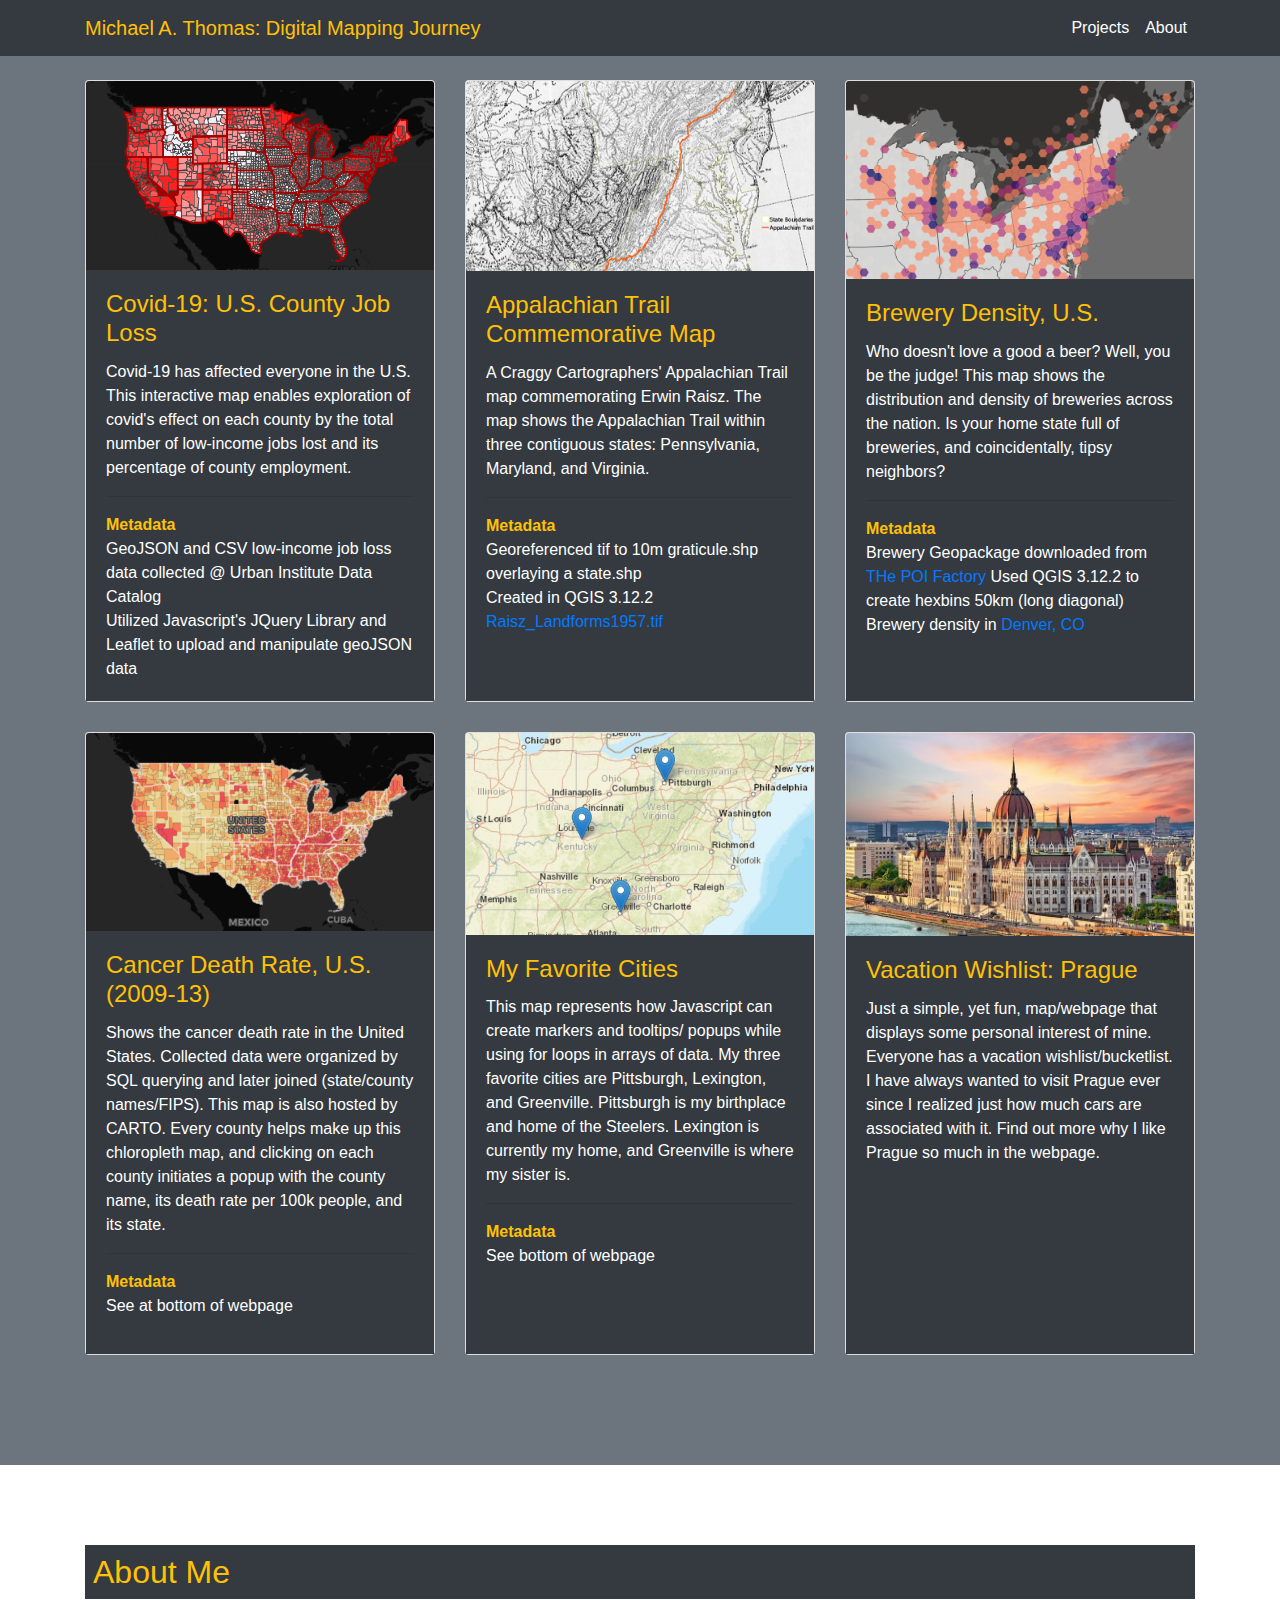
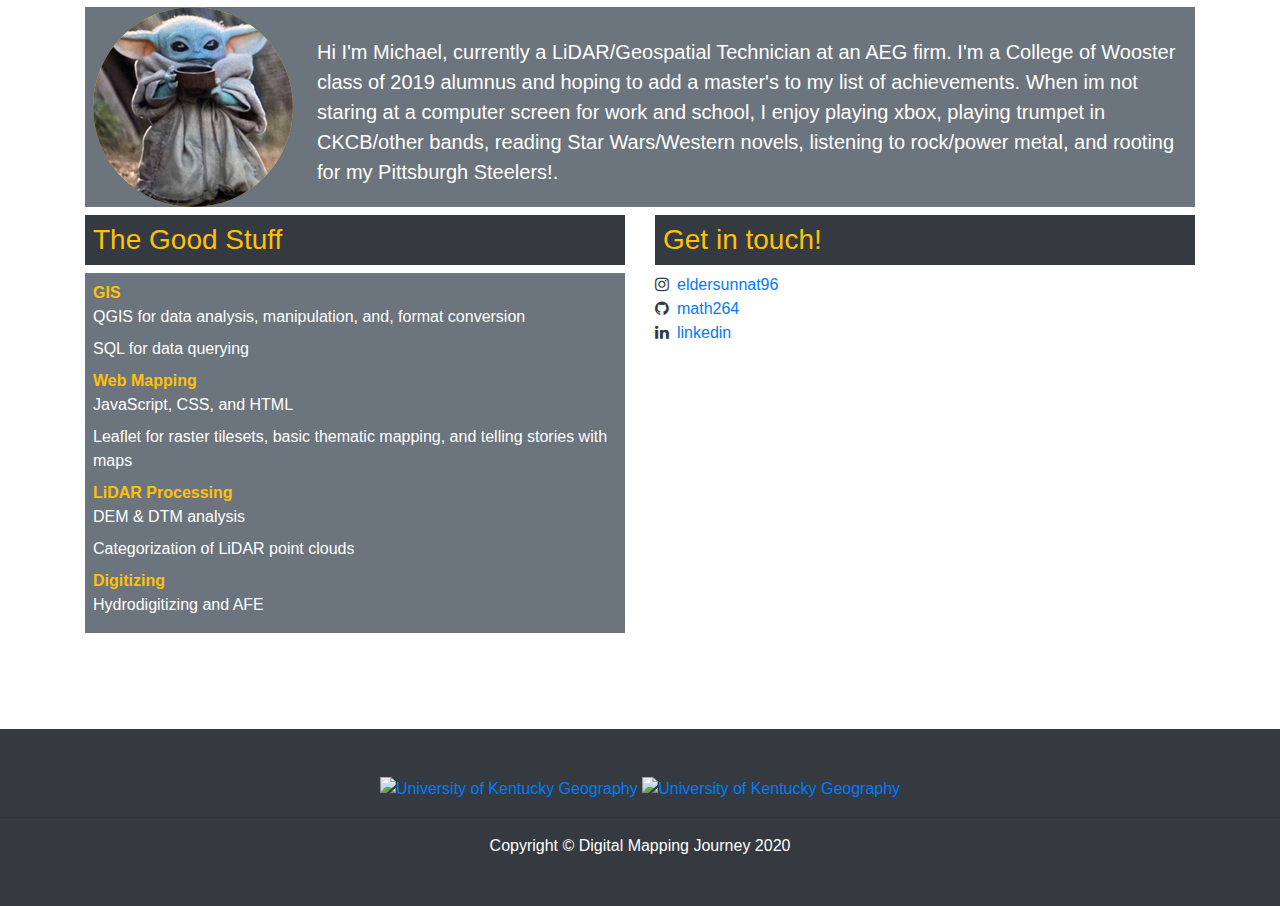
==== index.html @ aef30e1b "add padding?" ====
<!DOCTYPE html>
<html lang="en">

  <head>

    <meta charset="utf-8">
    <meta name="viewport" content="width=device-width, initial-scale=1, shrink-to-fit=no">
    <meta name="description" content="">
    <meta name="Michael A. Thomas" content="Series of projects @ NewMapsPlus">

    <title>Michael Thomas: NewMapsPlus Portfolio</title>

    <!-- Bootstrap CSS -->
    <link href="vendor/bootstrap/css/bootstrap.min.css" rel="stylesheet">

    <!-- Font Awesome CSS from CDN -->
    <link href="https://maxcdn.bootstrapcdn.com/font-awesome/4.7.0/css/font-awesome.min.css" rel="stylesheet" integrity="sha384-wvfXpqpZZVQGK6TAh5PVlGOfQNHSoD2xbE+QkPxCAFlNEevoEH3Sl0sibVcOQVnN" crossorigin="anonymous">

    <!-- Google web font -->
    <link href="https://fonts.googleapis.com/css?family=Lato" rel="stylesheet"> 

    <!-- Custom styles for this template -->
    <link href="css/styles.css" rel="stylesheet">

  </head>

  <body id="page-top">

    <!-- Navigation -->
    <nav class="navbar navbar-expand-lg navbar-dark bg-dark fixed-top" id="mainNav">
      <div class="container">
        <a class="navbar-brand js-scroll-trigger text-warning" href="#page-top">Michael A. Thomas: Digital Mapping Journey</a>
        <button class="navbar-toggler" type="button" data-toggle="collapse" data-target="#navbarResponsive" aria-controls="navbarResponsive" aria-expanded="false" aria-label="Toggle navigation">
          <span class="navbar-toggler-icon"></span>
        </button>
        <div class="collapse navbar-collapse" id="navbarResponsive">
          <ul class="navbar-nav ml-auto">
            <li class="nav-item">
              <a class="nav-link js-scroll-trigger text-white" href="#projects">Projects</a>
            </li>
            <li class="nav-item">
              <a class="nav-link js-scroll-trigger text-white" href="#about">About</a>
            </li>
          </ul>
        </div>
      </div>
    </nav>

    <!-- Welcome Section -->
    <!-- <header class="bg-secondary text-primary">
      <div class="container text-center">
        <h1>Look What I Can Do!</h1>
        <p class="lead text-white">A series of maps and projects created throughout my Digital Mapping degree<br>
           using <a class="text-primary" href="https://getbootstrap.com/">Bootstrap</a> 
           and several starter templates from <a class="text-primary" href="https://startbootstrap.com/">Start Bootstrap</a></p>
      </div>
    </header> -->

    <!-- Projects Section -->
    <section id="projects" class="bg-secondary">
      <div class="container">
        <div class="row">
          <div class="col-lg-4 col-sm-6 portfolio-item">
            <div class="card h-40">
              <a href="#"><img class="card-img-top" src="./images/covid.PNG" 
                alt="U.S job loss by County during Covid-19 outbreak"></a>
              <div class="card-body bg-dark">
                <h4 class="card-title">
                  <a target="_blank" class="text-warning" href="https://math264.github.io/US_Covid_Job_Loss/">Covid-19: U.S. County Job Loss</a>
                </h4>
                <p class="card-text text-white">Covid-19 has affected everyone in the U.S. This interactive map enables exploration
                  of covid's effect on each county by the total number of low-income jobs lost and its percentage of county employment.
                </p><hr>
                <p class="card-text text-white">
                <b class="text-warning">Metadata</b><br>
                GeoJSON and CSV low-income job loss data collected @ Urban Institute Data Catalog<br>
                Utilized Javascript's JQuery Library and Leaflet to upload and manipulate geoJSON data
                </p>
              </div>
            </div>
          </div>
          <!-- PROJECT 2 -->
          <div class="col-lg-4 col-sm-6 portfolio-item">
            <div class="card h-100">
              <a href="#"><img class="card-img-top" src="images/trail.PNG" alt="Commemorative map for Craggy Cartographers"></a>
              <div class="card-body bg-dark">
                <h4 class="card-title">
                  <a target="_blank" class="text-warning" href="./images/Raisz_Commemorative_hrez.jpg">Appalachian Trail Commemorative Map</a>
                </h4>
                <p class="card-text text-white">A Craggy Cartographers' Appalachian Trail map commemorating Erwin Raisz.
                  The map shows the Appalachian Trail within three contiguous states: Pennsylvania, Maryland, and Virginia.
                </p>
                <hr>
                <p class="text-white">
                  <b class="text-warning">Metadata</b> <br>
                  Georeferenced tif to 10m graticule.shp overlaying a state.shp <br>
                  Created in QGIS 3.12.2 <br>
                  <a href="http://www.raiszmaps.com">Raisz_Landforms1957.tif</a>
                </p>
              </div>
            </div>
          </div>
          <!-- Project 3 -->
          <div class="col-lg-4 col-sm-6 portfolio-item">
            <div class="card h-100">
              <a href="#"><img class="card-img-top" src="images/Breweries.png_thumbnail.png" alt="Density of breweries in the U.S."></a>
              <div class="card-body bg-dark">
                <h4 class="card-title">
                  <a target="_blank" class="text-warning" href="./images/Breweries_Abroad_8000.png">Brewery Density, U.S.</a>
                </h4>
                <p class="card-text text-white">Who doesn't love a good a beer? Well, you be the judge! This map shows the distribution
                  and density of breweries across the nation. Is your home state full of breweries, and coincidentally, tipsy neighbors?  
                </p><hr>
                <p class="text-white"><b class="text-warning">Metadata</b><br>
                  Brewery Geopackage downloaded from <a href="http://poi-factory.com">THe POI Factory</a>
                  Used QGIS 3.12.2 to create hexbins 50km (long diagonal)<br>
                  Brewery density in <a target="_blank" href="./images/Denver, CO breweries_1200.png">Denver, CO</a>
                </p>
              </div>
            </div>
          </div>
          <!-- Project 4 -->
          <div class="col-lg-4 col-sm-6 portfolio-item">
            <div class="card h-100">
              <a href="#"><img class="card-img-top" src="./images/cancer.png" alt="Cancer death rate in the U.S. (2009-13)"></a>
              <div class="card-body bg-dark">
                <h4 class="card-title">
                  <a target="_blank" class="text-warning" href="https://math264.github.io/Cancer_Deathrate_09-13/">Cancer Death Rate, U.S. (2009-13)</a>
                </h4>
                <p class="card-text text-white">Shows the cancer death rate in the United States. Collected data were organized by SQL querying
                  and later joined (state/county names/FIPS). This map is also hosted by CARTO. Every county helps make up this chloropleth map, and clicking on each county
                  initiates a popup with the county name, its death rate per 100k people, and its state.
                </p><hr>
                <p class="text-white"><b class="text-warning">Metadata</b><br>
                  See at bottom of webpage

                </p>
              </div>
            </div>
          </div>
          <!-- Project 5 -->
          <div class="col-lg-4 col-sm-6 portfolio-item">
            <div class="card h-100">
              <a href="#"><img class="card-img-top" src="./images/cities.png" alt="Pittsburgh, Lexington, and Greenville (Favorite Cities)"></a>
              <div class="card-body bg-dark">
                <h4 class="card-title">
                  <a target="_blank" class="text-warning" href="https://math264.github.io/I_-3_These_CITIES/">My Favorite Cities</a>
                </h4>
                <p class="card-text text-white">This map represents how Javascript can create markers and tooltips/
                popups while using for loops in arrays of data. My three favorite cities are Pittsburgh, Lexington, and Greenville.
              Pittsburgh is my birthplace and home of the Steelers. Lexington is currently my home, and Greenville is where my sister is.
                </p><hr>
          <p class="text-white"><b class="text-warning">Metadata</b><br>
        See bottom of webpage
        </p>
              </div>
            </div>
          </div>
          <!-- Project 6 -->
          <div class="col-lg-4 col-sm-6 portfolio-item">
            <div class="card h-100">
              <a href="#"><img class="card-img-top" src="./images/prague.jpeg" alt="Dream Vacation: Prague"></a>
              <div class="card-body bg-dark">
                <h4 class="card-title">
                  <a target="_blank" class="text-warning" href="https://math264.github.io/Dream_Vacation/">Vacation Wishlist: Prague</a>
                </h4>
                <p class="card-text text-white">Just a simple, yet fun, map/webpage that displays some personal interest of mine.
                  Everyone has a vacation wishlist/bucketlist. I have always wanted to visit Prague ever since I 
                  realized just how much cars are associated with it. Find out more why I like Prague so much in the webpage.
                </p>
              </div>
            </div>
          </div>
        </div>
      </div>
    </section>

   <!-- About Section -->
   <section id="about">
      <div class="container">
        <div class="row">
          <div class="col-lg-12 mx-auto text-dark">
            <h2 class="text-warning bg-dark p-2" >About Me</h2>
            <div class='my-2 clearfix bg-secondary px-2'>
              <div class="float-md-left mb-7 mr-md-4"><img class="rounded-circle img-fluid bg-warning" src="./images/child.png" alt="The Child from Disney's The Mandalorian"></div>
              <p class="lead text-white"><br>
                Hi I'm Michael, currently a LiDAR/Geospatial Technician at an AEG firm. I'm a College of Wooster class of 2019 alumnus and hoping to add a master's to my list of achievements. 
                 When im not staring at a computer screen for work and school, I enjoy playing xbox, playing trumpet in CKCB/other bands, 
                 reading Star Wars/Western novels, listening to rock/power metal, and rooting for my Pittsburgh Steelers!.</p>
            </div>
          </div>
        </div>
        <div class="row">
          <div class="col-md-6 text-white">
            <h3 class="text-warning bg-dark p-2">The Good Stuff</h3>
            <dl class="bg-secondary p-2">
                <dt class="text-warning">GIS</dt>
                <dd>QGIS for data analysis, manipulation, and, format conversion</dd>
                <dd>SQL for data querying</dd>
                <dt class="text-warning">Web Mapping</dt>
                <dd>JavaScript, CSS, and HTML</dd>
                <dd>Leaflet for raster tilesets, basic thematic mapping, and telling stories with maps</dd>
                <dt class="text-warning">LiDAR Processing</dt>
                <dd>DEM & DTM analysis</dd>
                <dd>Categorization of LiDAR point clouds</dd>
                <dt class="text-warning">Digitizing</dt>
                <dd>Hydrodigitizing and AFE </dd>
              </dl>
          </div>
          <div class="col-md-6">
              <h3 class="bg-dark text-warning p-2">Get in touch!</h3>
              <ul class="list-unstyled text-dark">
                  <li class=""><i class="fa fa-instagram mr-2 "></i><a href="https://www.instagram.com/eldersunnat96/">eldersunnat96</a></li>
                  <li class=" mr-2"><i class="fa fa-github mr-2"></i><a href="https://github.com/math264">math264</a></li>
                  <li class=""><i class="fa fa-linkedin mr-2"></i><a href="https://www.linkedin.com/in/michael-a-thomas-104149130/">linkedin</a></li>
              </ul>
          </div>
        </div>
      </div>
    </section>

    <!-- Footer -->
    <footer class="py-5 bg-dark text-center">
      <a href="https://newmapsplus.github.io">
        <img src="https://newmapsplus.github.io/assets/graphics/logo-2018-nmp-75px-h-gray.png"
          alt="University of Kentucky Geography">
      </a>
  
      <a href="https://uky-gis.github.io">
        <img src="https://newmapsplus.github.io/assets/graphics/logo-2018-geography-75px-h.png"
          alt="University of Kentucky Geography">
      </a>

      <hr>
  
      <div class="container">
        <p class="m-0 text-center text-white">Copyright &copy; Digital Mapping Journey 2020</p>
      </div>
      
    </footer>

    <!-- JQuery JavaScript -->
    <script src="vendor/jquery/jquery.min.js"></script>
    
    <!-- Bootstrap JavaScript -->
    <script src="vendor/bootstrap/js/bootstrap.bundle.min.js"></script>

    <!-- JavaScript Plugin -->
    <script src="vendor/jquery-easing/jquery.easing.min.js"></script>

    <!-- Custom JavaScript for this theme -->
    <script src="js/scrolling-nav.js"></script>

  </body>

</html>
---- css/styles.css ----
/*!
 * Start Bootstrap - Heroic Features (https://startbootstrap.com/template-overviews/heroic-features)
 * Copyright 2013-2017 Start Bootstrap
 * Licensed under MIT (https://github.com/BlackrockDigital/startbootstrap-heroic-features/blob/master/LICENSE)
 */

body {
  /* apply custom rules to the body here */

}

header {
  padding: 154px 0 100px;
}

/* media query when the media is wider than 992px */
@media (min-width: 992px) {
  header {
    padding: 156px 0 100px;
  }
}

.portfolio-item {
  margin-bottom: 30px;
}

section {
  padding: 80px 0;
}
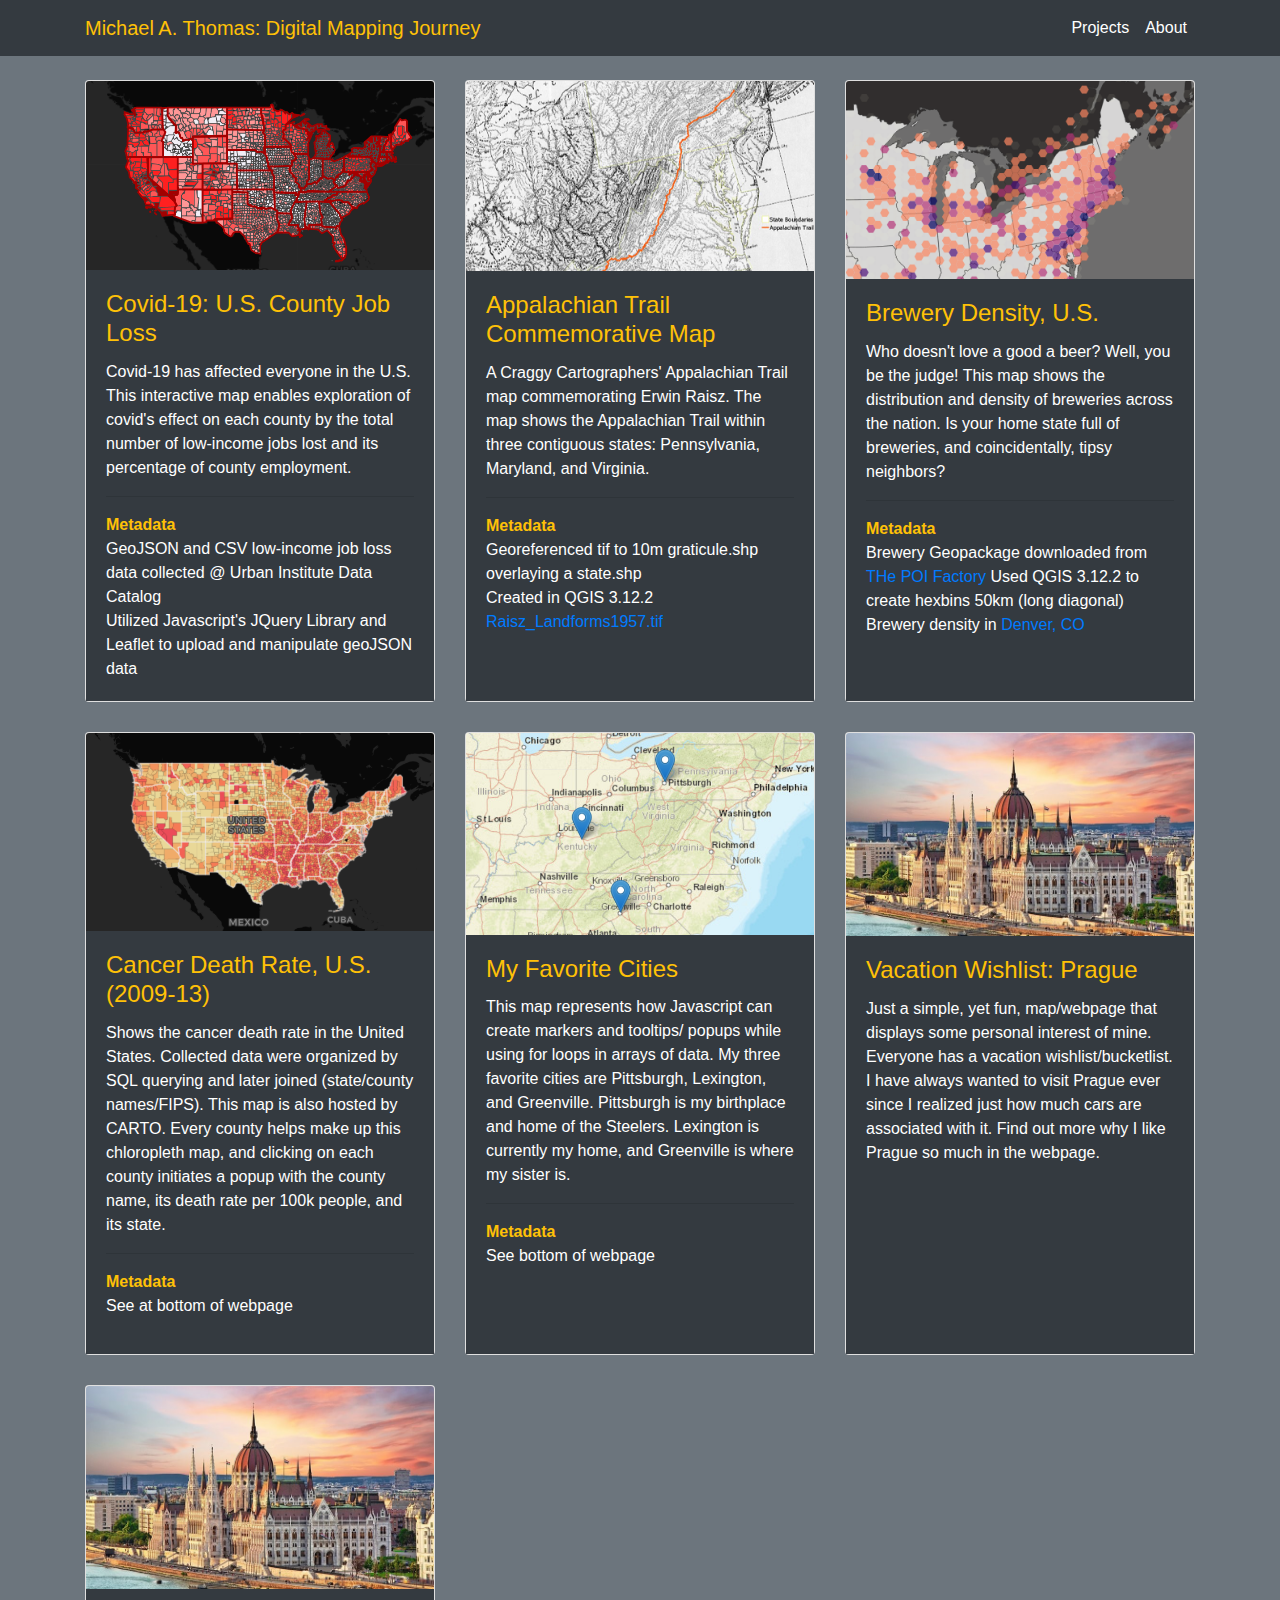
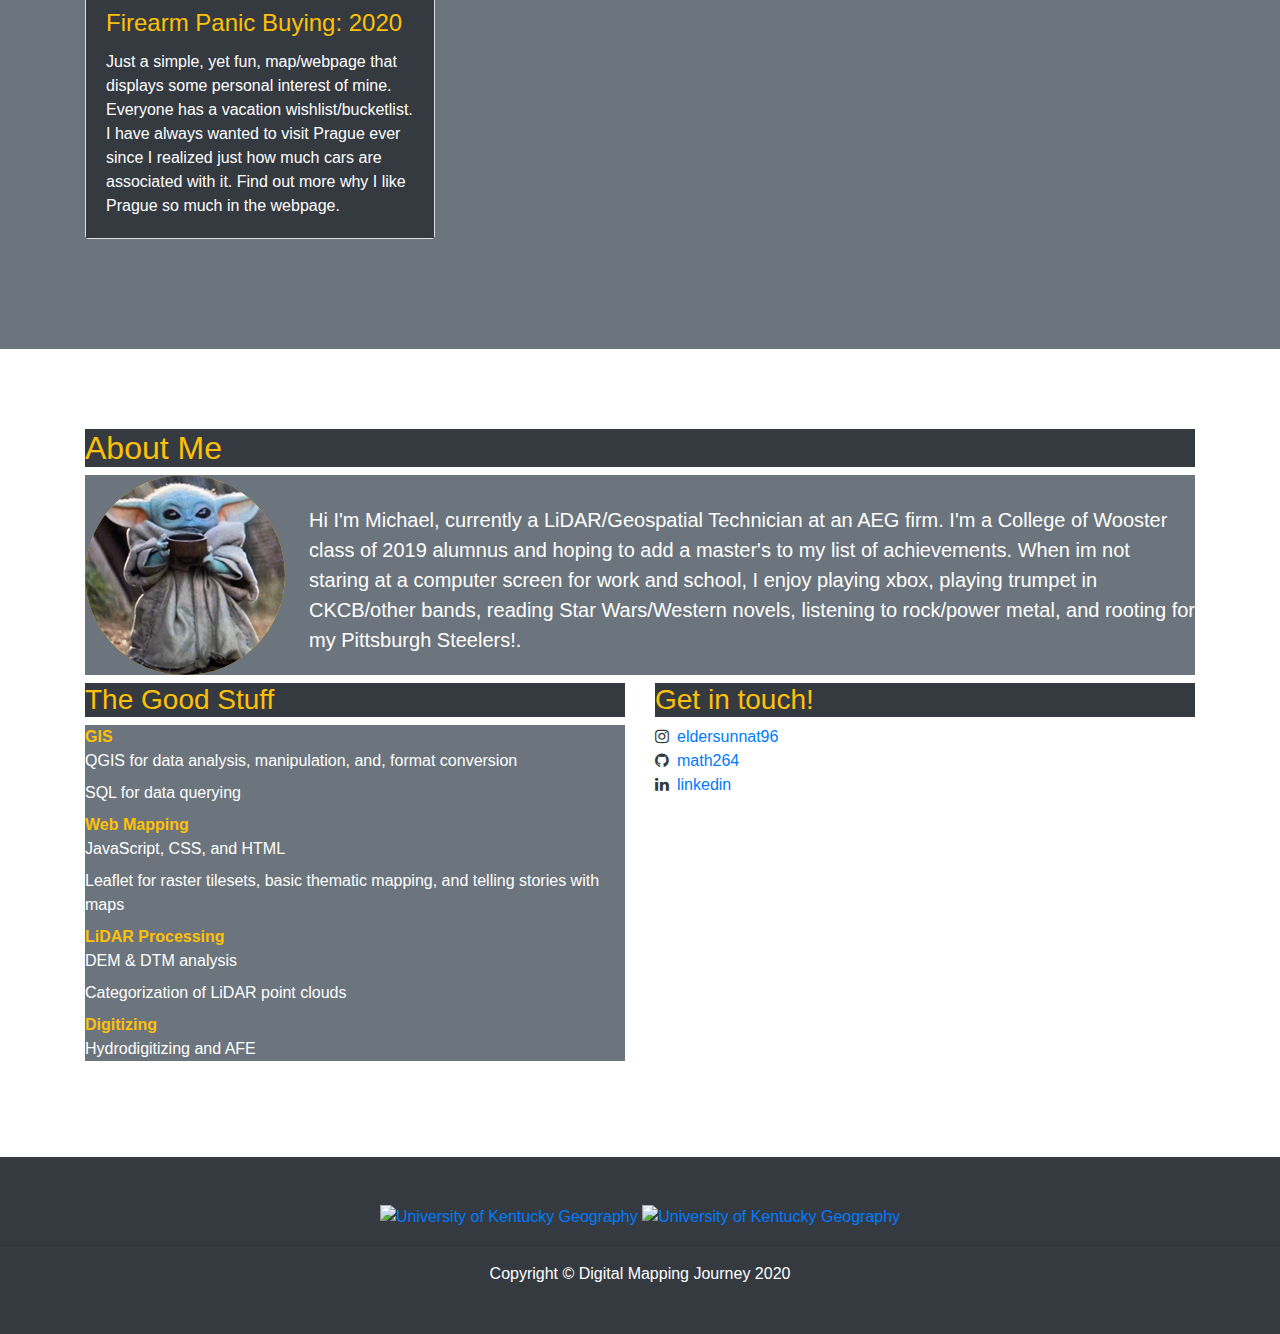
==== commit 03487289: "adding new project" ====
--- a/index.html
+++ b/index.html
@@ -171,6 +171,21 @@
               </div>
             </div>
           </div>
+          <!-- Project 7 -->
+          <div class="col-lg-4 col-sm-6 portfolio-item">
+            <div class="card h-100">
+              <a href="#"><img class="card-img-top" src="./images/prague.jpeg" alt="Dream Vacation: Prague"></a>
+              <div class="card-body bg-dark">
+                <h4 class="card-title">
+                  <a target="_blank" class="text-warning" href="https://math264.github.io/Firearm_Panic_Buying_Final/">Firearm Panic Buying: 2020</a>
+                </h4>
+                <p class="card-text text-white">Just a simple, yet fun, map/webpage that displays some personal interest of mine.
+                  Everyone has a vacation wishlist/bucketlist. I have always wanted to visit Prague ever since I 
+                  realized just how much cars are associated with it. Find out more why I like Prague so much in the webpage.
+                </p>
+              </div>
+            </div>
+          </div>
         </div>
       </div>
     </section>
@@ -180,8 +195,8 @@
       <div class="container">
         <div class="row">
           <div class="col-lg-12 mx-auto text-dark">
-            <h2 class="text-warning bg-dark p-2" >About Me</h2>
-            <div class='my-2 clearfix bg-secondary px-2'>
+            <h2 class="text-warning bg-dark" >About Me</h2>
+            <div class='my-2 clearfix bg-secondary'>
               <div class="float-md-left mb-7 mr-md-4"><img class="rounded-circle img-fluid bg-warning" src="./images/child.png" alt="The Child from Disney's The Mandalorian"></div>
               <p class="lead text-white"><br>
                 Hi I'm Michael, currently a LiDAR/Geospatial Technician at an AEG firm. I'm a College of Wooster class of 2019 alumnus and hoping to add a master's to my list of achievements. 
@@ -192,8 +207,8 @@
         </div>
         <div class="row">
           <div class="col-md-6 text-white">
-            <h3 class="text-warning bg-dark p-2">The Good Stuff</h3>
-            <dl class="bg-secondary p-2">
+            <h3 class="text-warning bg-dark">The Good Stuff</h3>
+            <dl class="bg-secondary">
                 <dt class="text-warning">GIS</dt>
                 <dd>QGIS for data analysis, manipulation, and, format conversion</dd>
                 <dd>SQL for data querying</dd>
@@ -208,7 +223,7 @@
               </dl>
           </div>
           <div class="col-md-6">
-              <h3 class="bg-dark text-warning p-2">Get in touch!</h3>
+              <h3 class="bg-dark text-warning">Get in touch!</h3>
               <ul class="list-unstyled text-dark">
                   <li class=""><i class="fa fa-instagram mr-2 "></i><a href="https://www.instagram.com/eldersunnat96/">eldersunnat96</a></li>
                   <li class=" mr-2"><i class="fa fa-github mr-2"></i><a href="https://github.com/math264">math264</a></li>
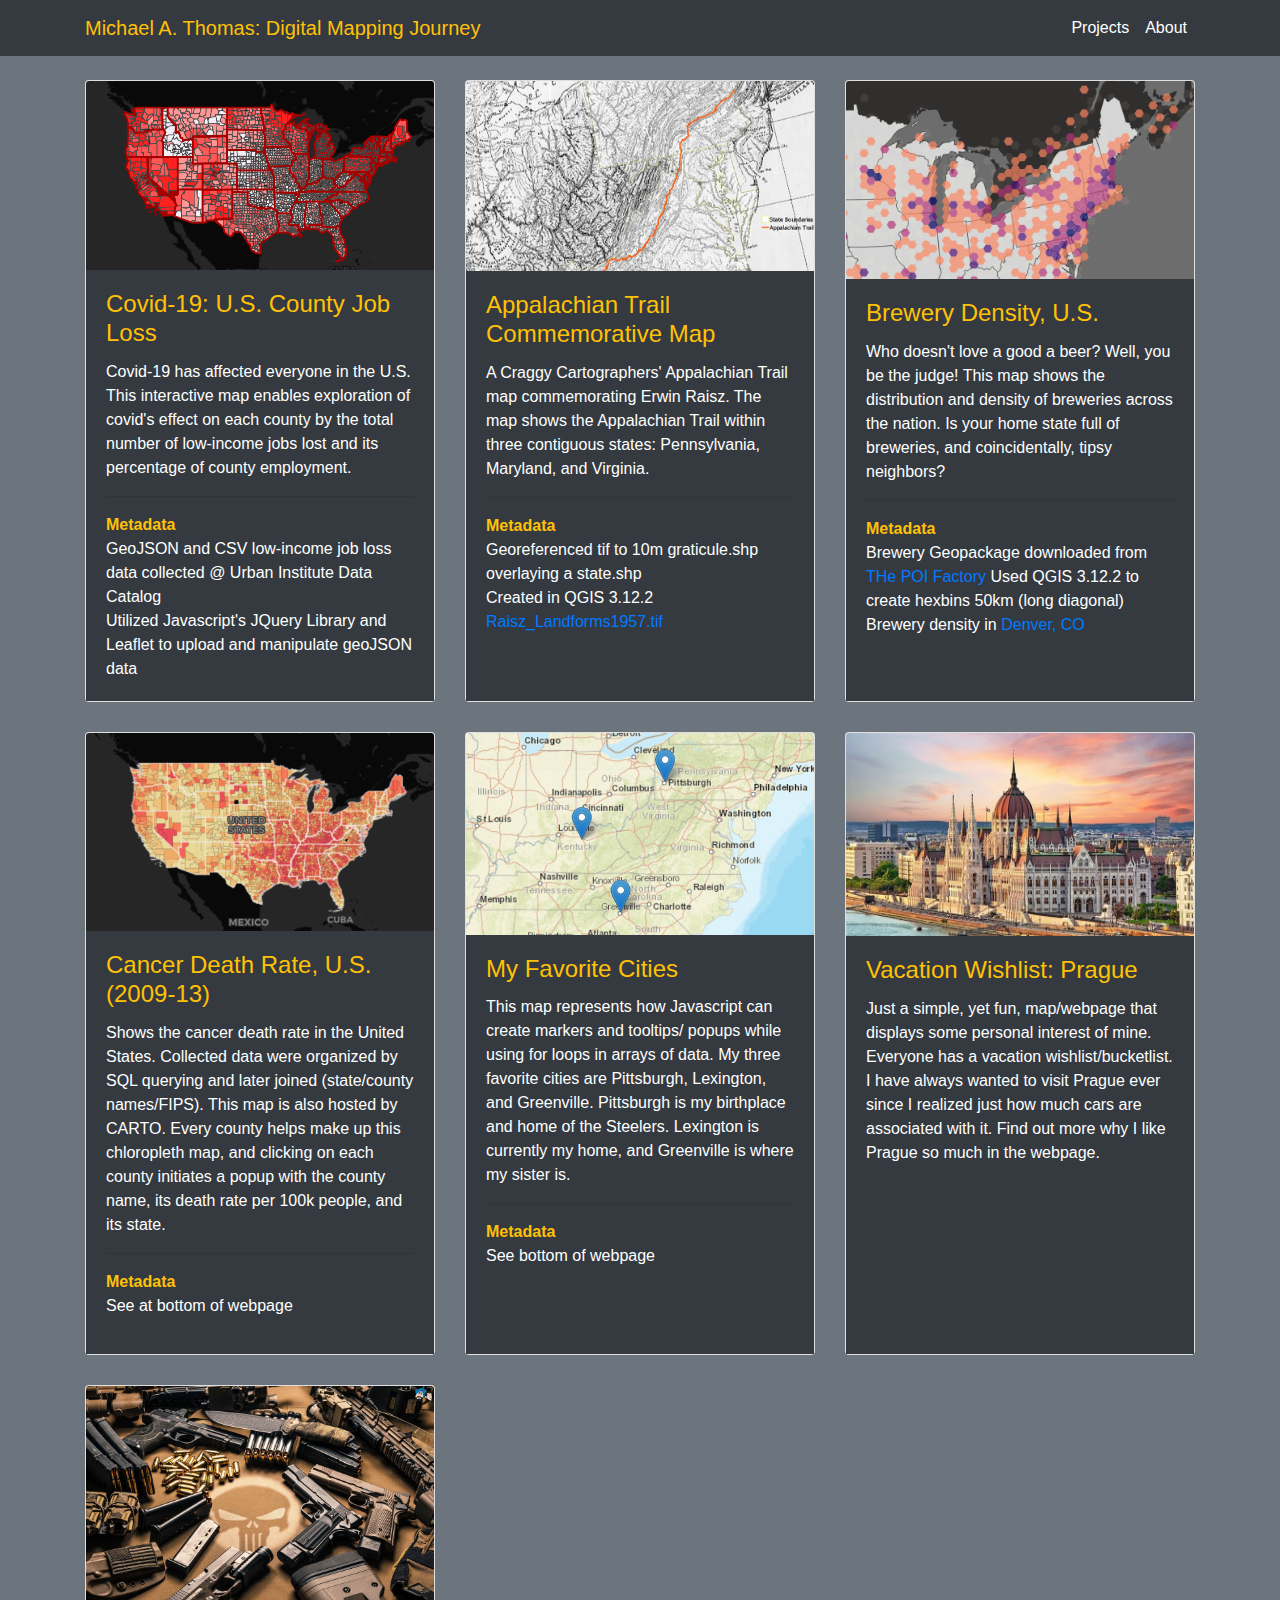
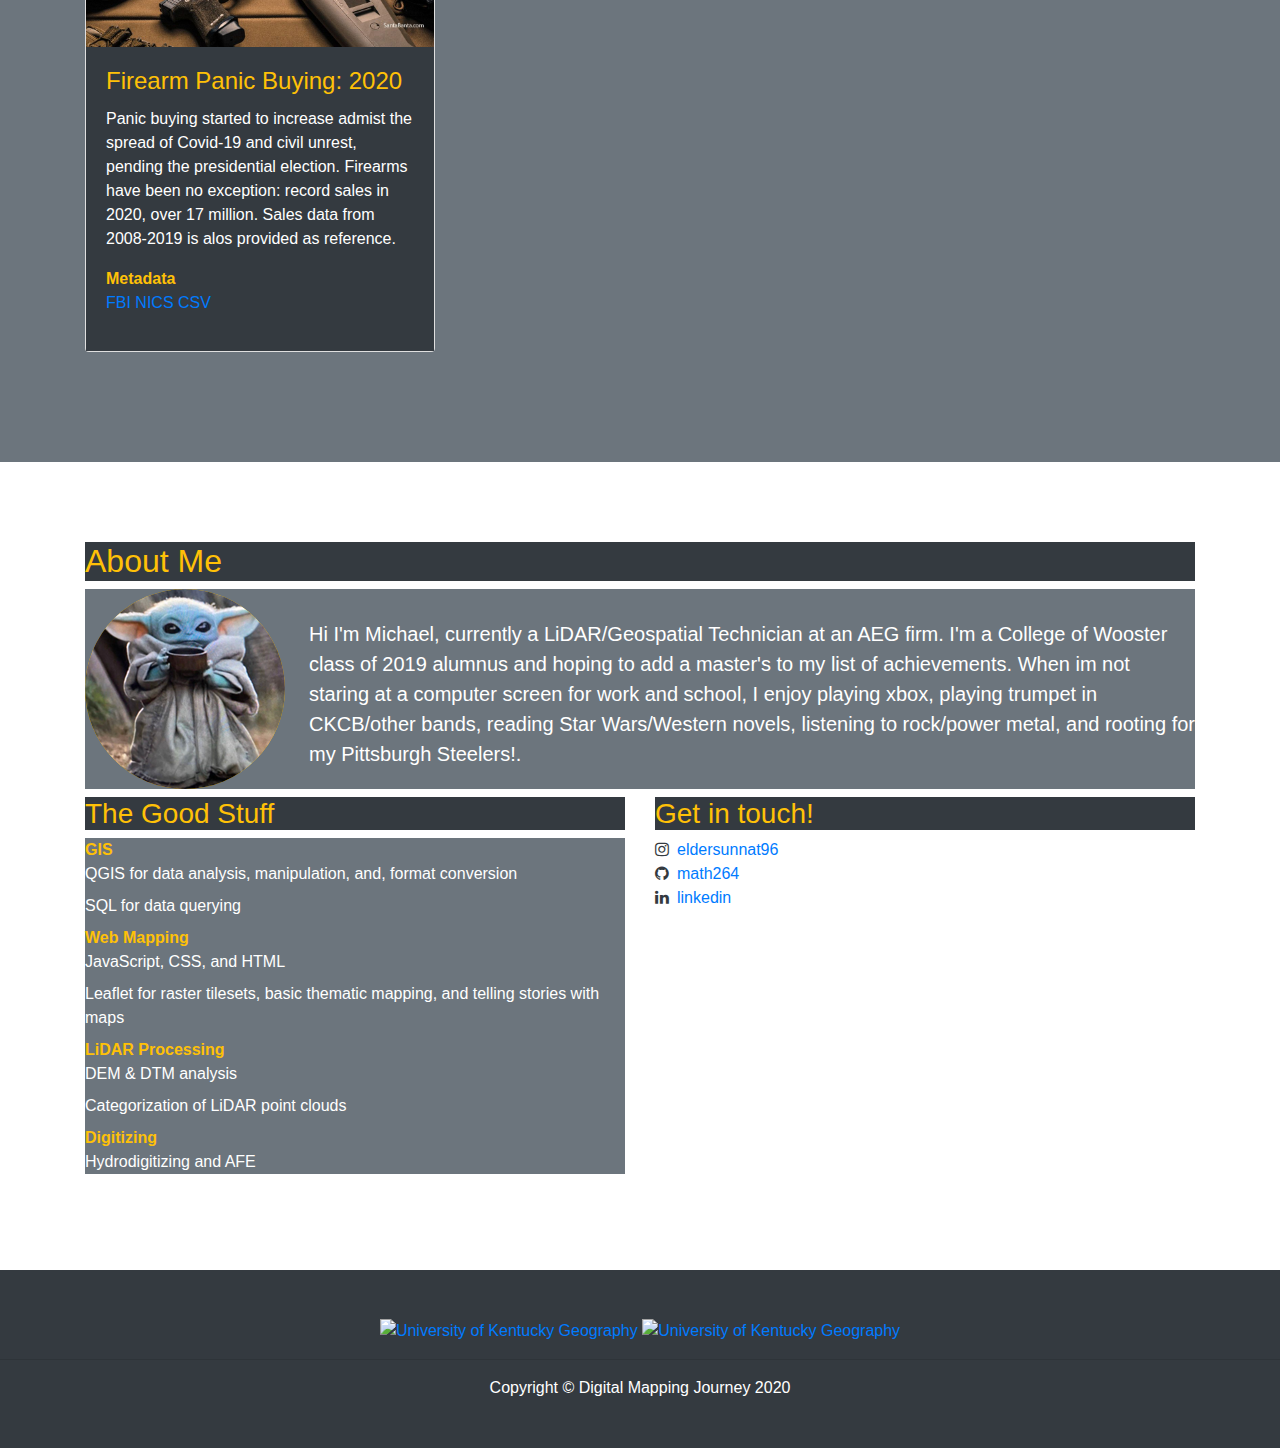
==== commit d1328172: "update for Firearm 2020 project" ====
--- a/index.html
+++ b/index.html
@@ -174,15 +174,18 @@
           <!-- Project 7 -->
           <div class="col-lg-4 col-sm-6 portfolio-item">
             <div class="card h-100">
-              <a href="#"><img class="card-img-top" src="./images/prague.jpeg" alt="Dream Vacation: Prague"></a>
+              <a href="#"><img class="card-img-top" src="./images/firearms.jpg" alt="firearms"></a>
               <div class="card-body bg-dark">
                 <h4 class="card-title">
                   <a target="_blank" class="text-warning" href="https://math264.github.io/Firearm_Panic_Buying_Final/">Firearm Panic Buying: 2020</a>
                 </h4>
-                <p class="card-text text-white">Just a simple, yet fun, map/webpage that displays some personal interest of mine.
-                  Everyone has a vacation wishlist/bucketlist. I have always wanted to visit Prague ever since I 
-                  realized just how much cars are associated with it. Find out more why I like Prague so much in the webpage.
-                </p>
+                <p class="card-text text-white">Panic buying started to increase admist the spread of Covid-19 and civil unrest,
+                  pending the presidential election. Firearms have been no exception: record sales in 2020, over 17 million. 
+                  Sales data from 2008-2019 is alos provided as reference.
+                </p>
+                <p class="text-white"><b class="text-warning">Metadata</b><br>
+                  <a target="_blank" href="https://data.world/buzzfeednews/nics-background-check-counts">FBI NICS CSV</a>
+                  </p>
               </div>
             </div>
           </div>
@@ -191,7 +194,8 @@
     </section>
 
    <!-- About Section -->
-   <section id="about">
+   <section id="about" style="background-image: 
+   url('https://free4kwallpapers.com/uploads/originals/2019/07/02/star-wars-wallpaper.jpg'); background-repeat: no-repeat; background-size: cover;">
       <div class="container">
         <div class="row">
           <div class="col-lg-12 mx-auto text-dark">
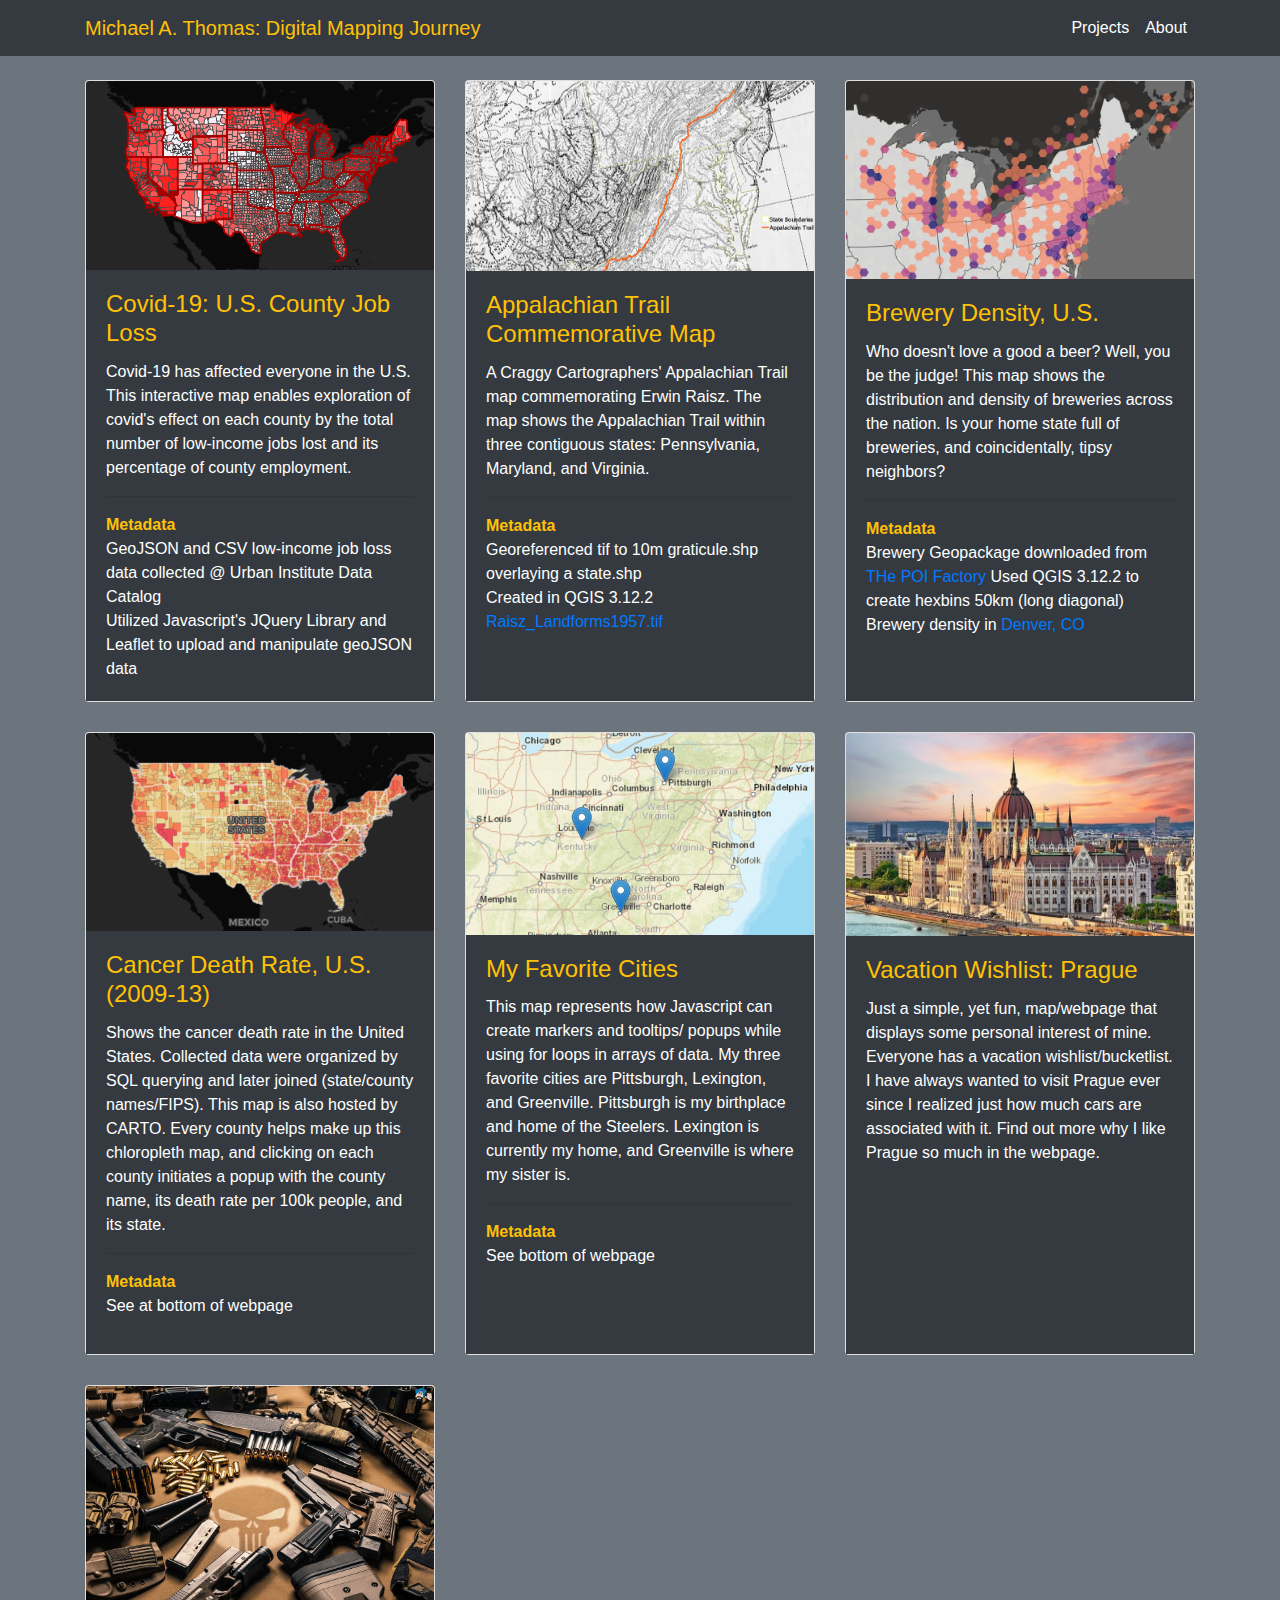
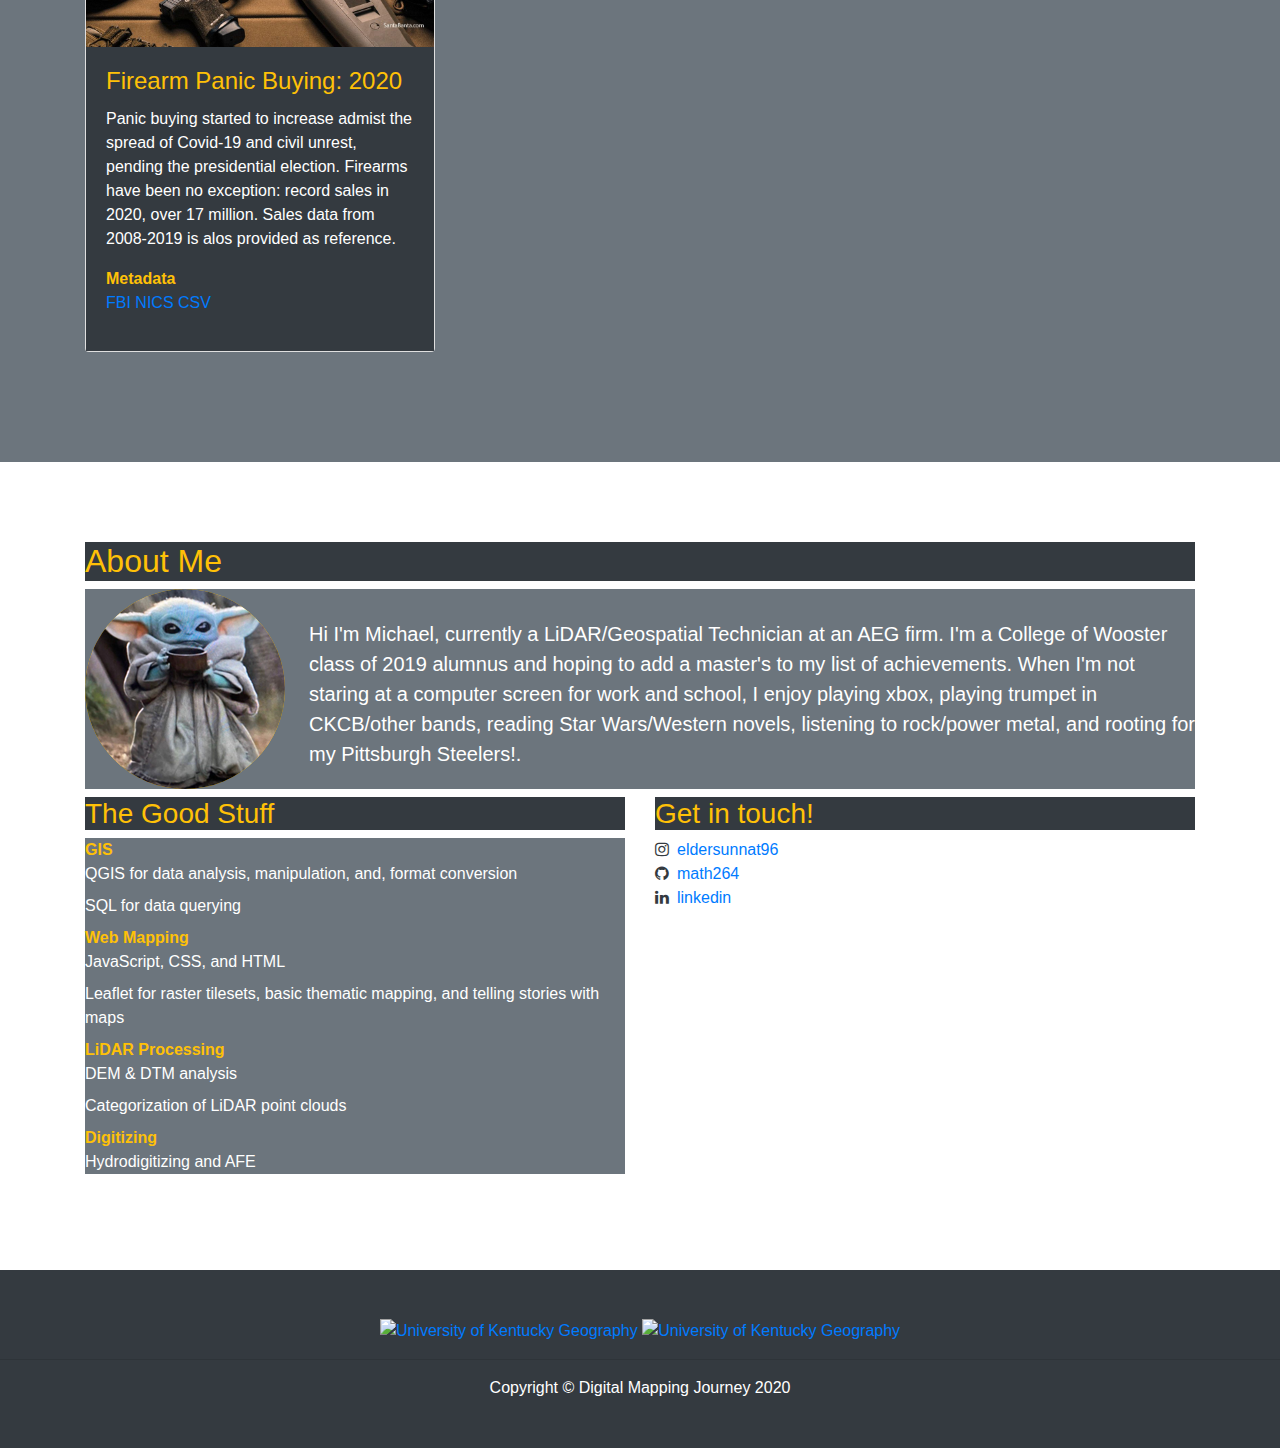
==== commit 58bfc951: "word change" ====
--- a/index.html
+++ b/index.html
@@ -204,7 +204,7 @@
               <div class="float-md-left mb-7 mr-md-4"><img class="rounded-circle img-fluid bg-warning" src="./images/child.png" alt="The Child from Disney's The Mandalorian"></div>
               <p class="lead text-white"><br>
                 Hi I'm Michael, currently a LiDAR/Geospatial Technician at an AEG firm. I'm a College of Wooster class of 2019 alumnus and hoping to add a master's to my list of achievements. 
-                 When im not staring at a computer screen for work and school, I enjoy playing xbox, playing trumpet in CKCB/other bands, 
+                 When I'm not staring at a computer screen for work and school, I enjoy playing xbox, playing trumpet in CKCB/other bands, 
                  reading Star Wars/Western novels, listening to rock/power metal, and rooting for my Pittsburgh Steelers!.</p>
             </div>
           </div>
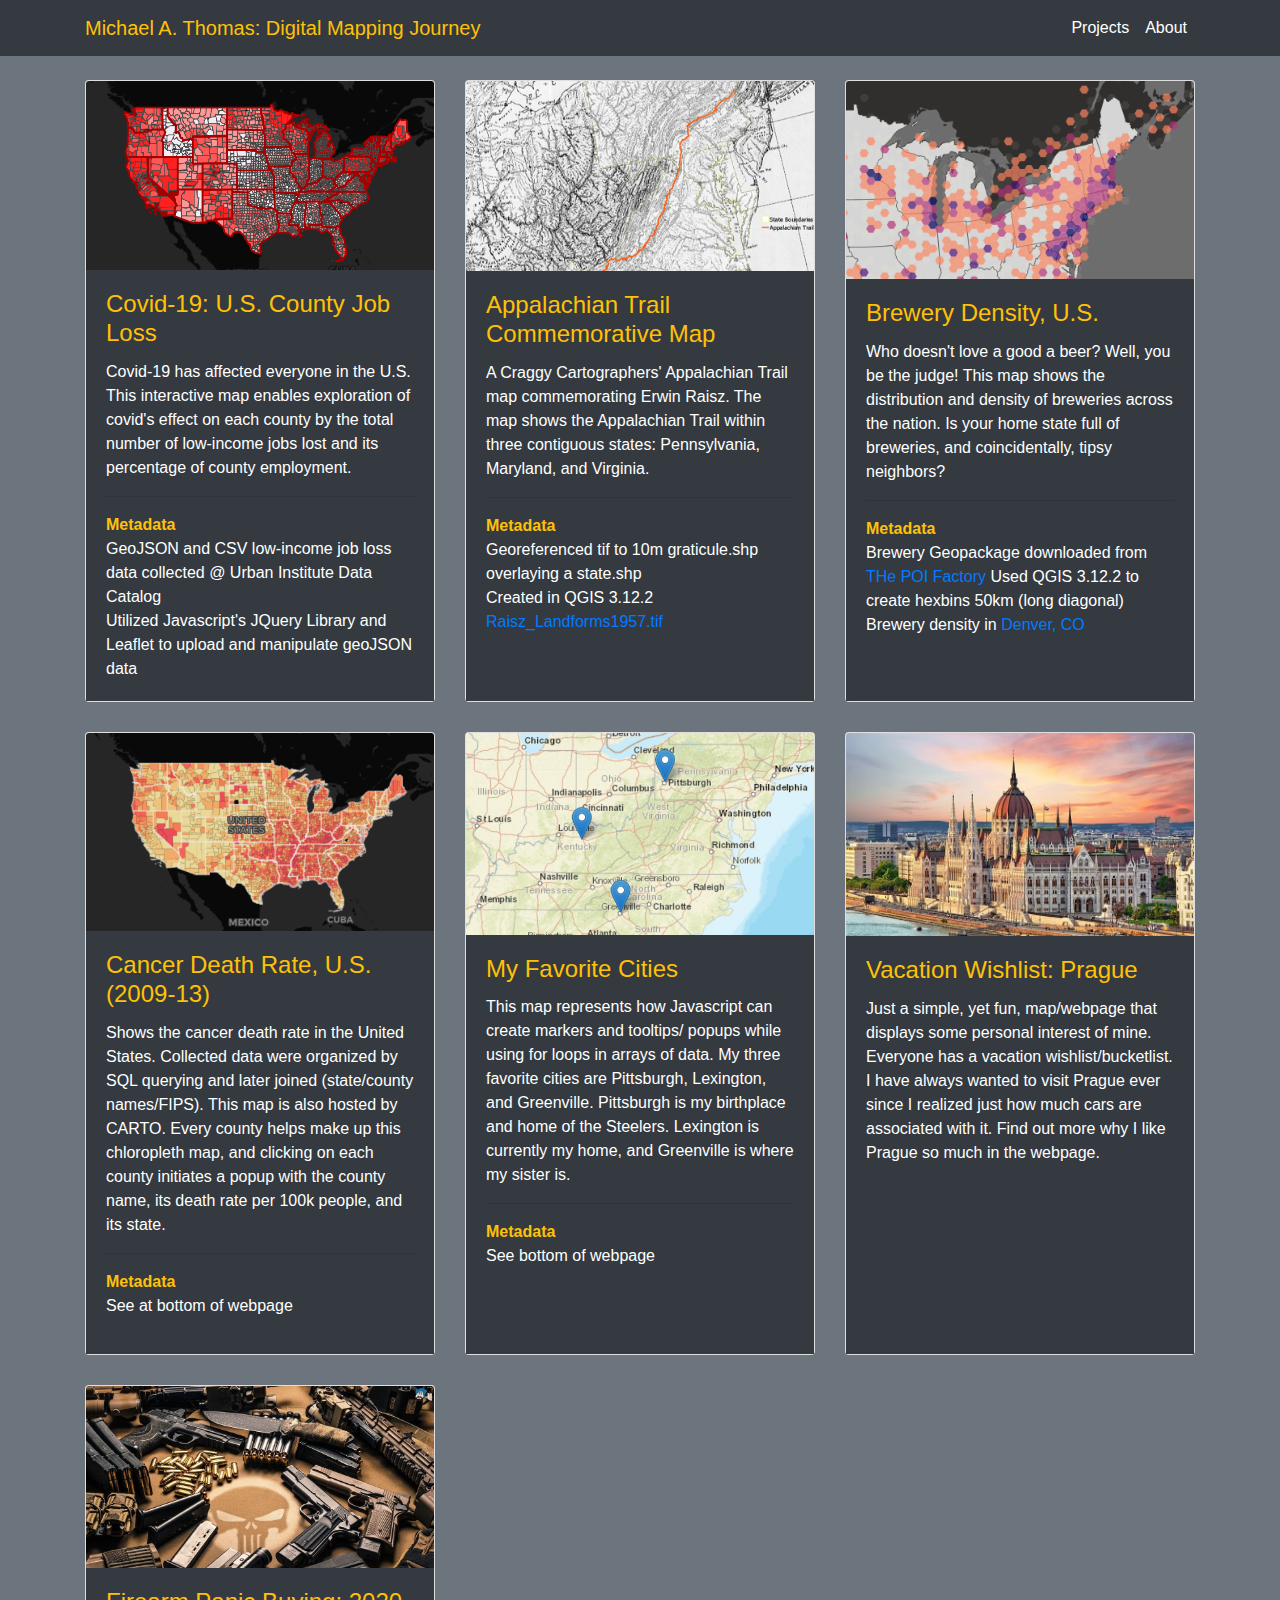
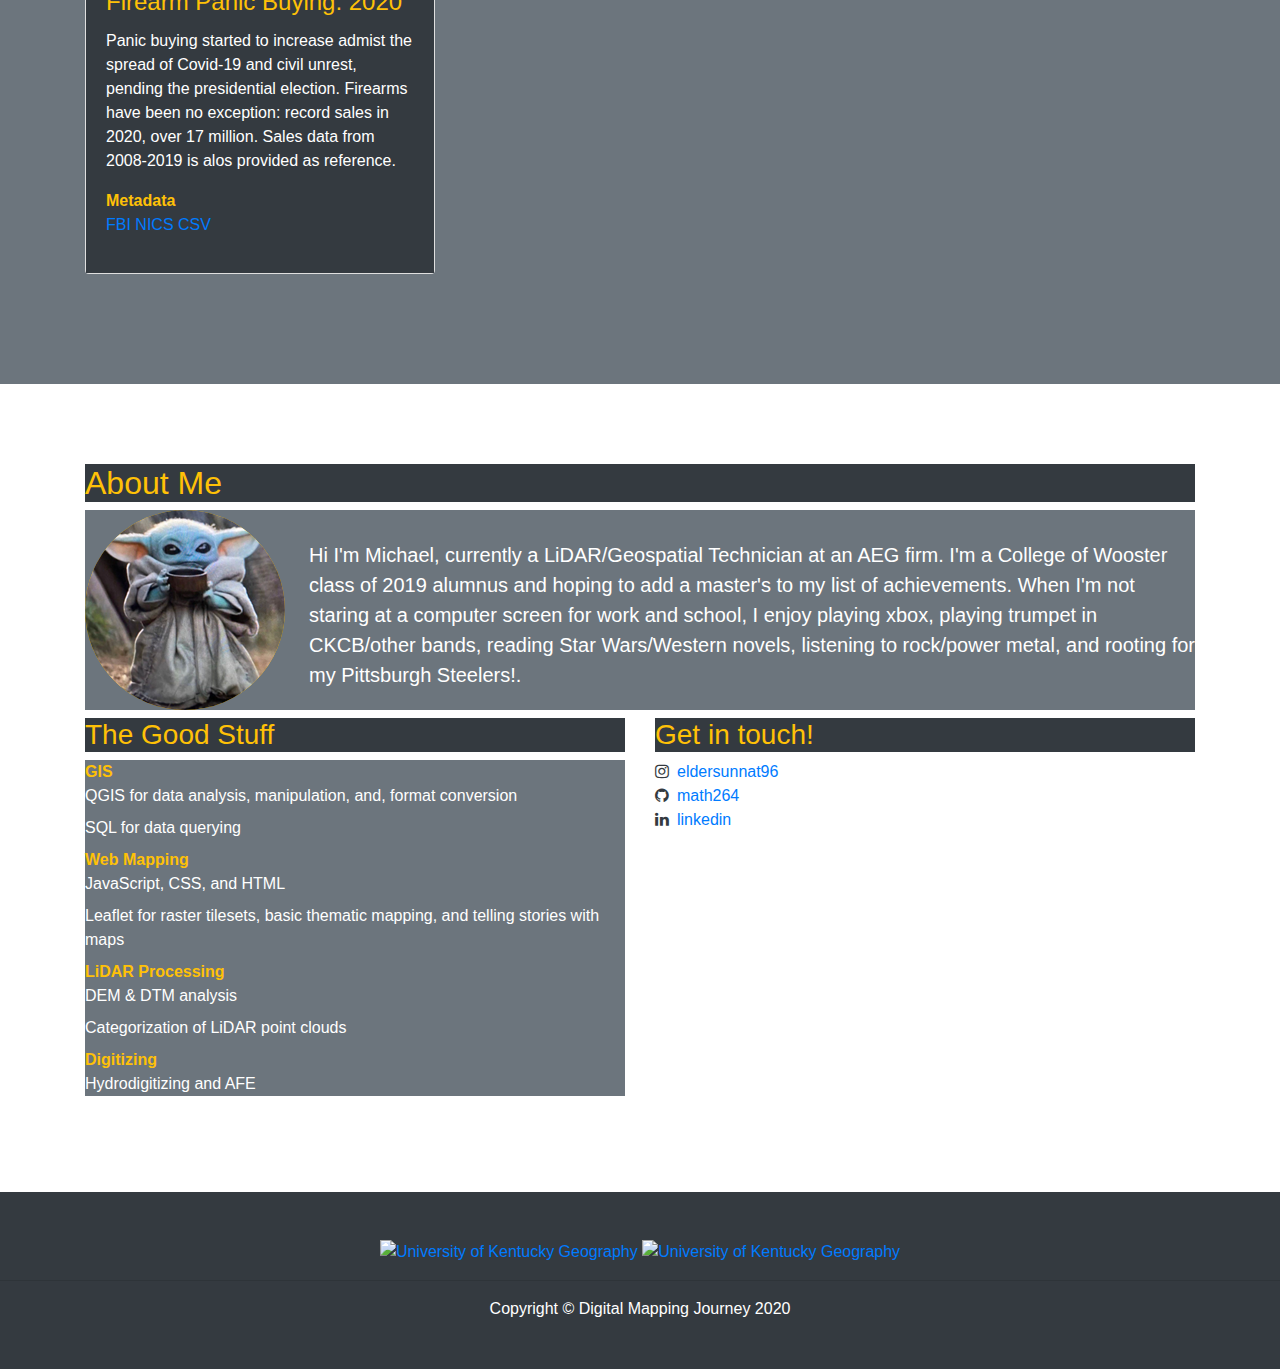
==== commit 263bc214: "update header background" ====
--- a/index.html
+++ b/index.html
@@ -27,7 +27,7 @@
   <body id="page-top">
 
     <!-- Navigation -->
-    <nav class="navbar navbar-expand-lg navbar-dark bg-dark fixed-top" id="mainNav">
+    <nav class="navbar navbar-expand-lg navbar-dark bg-dark fixed-top" id="mainNav" style="background-image: url(https://img.wallpapersafari.com/desktop/1280/1024/78/5/0XgYfI.jpg);">
       <div class="container">
         <a class="navbar-brand js-scroll-trigger text-warning" href="#page-top">Michael A. Thomas: Digital Mapping Journey</a>
         <button class="navbar-toggler" type="button" data-toggle="collapse" data-target="#navbarResponsive" aria-controls="navbarResponsive" aria-expanded="false" aria-label="Toggle navigation">
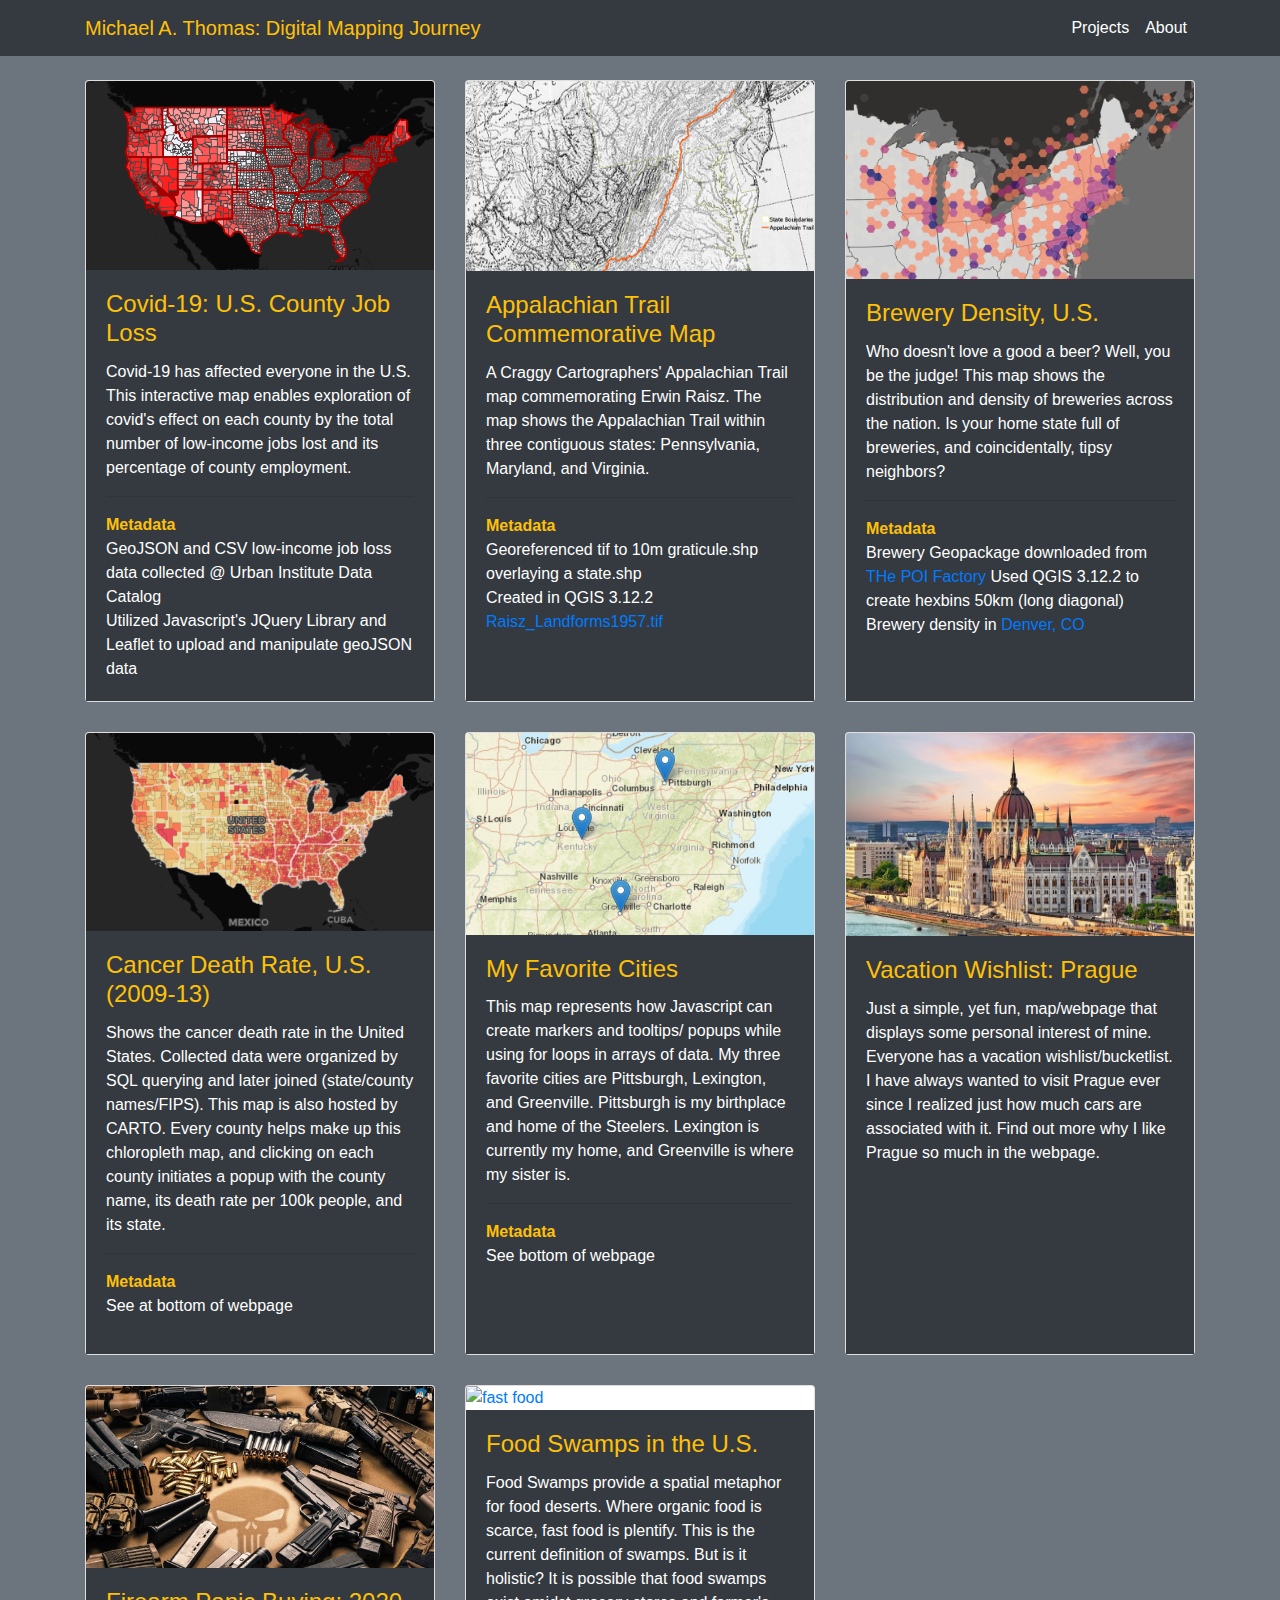
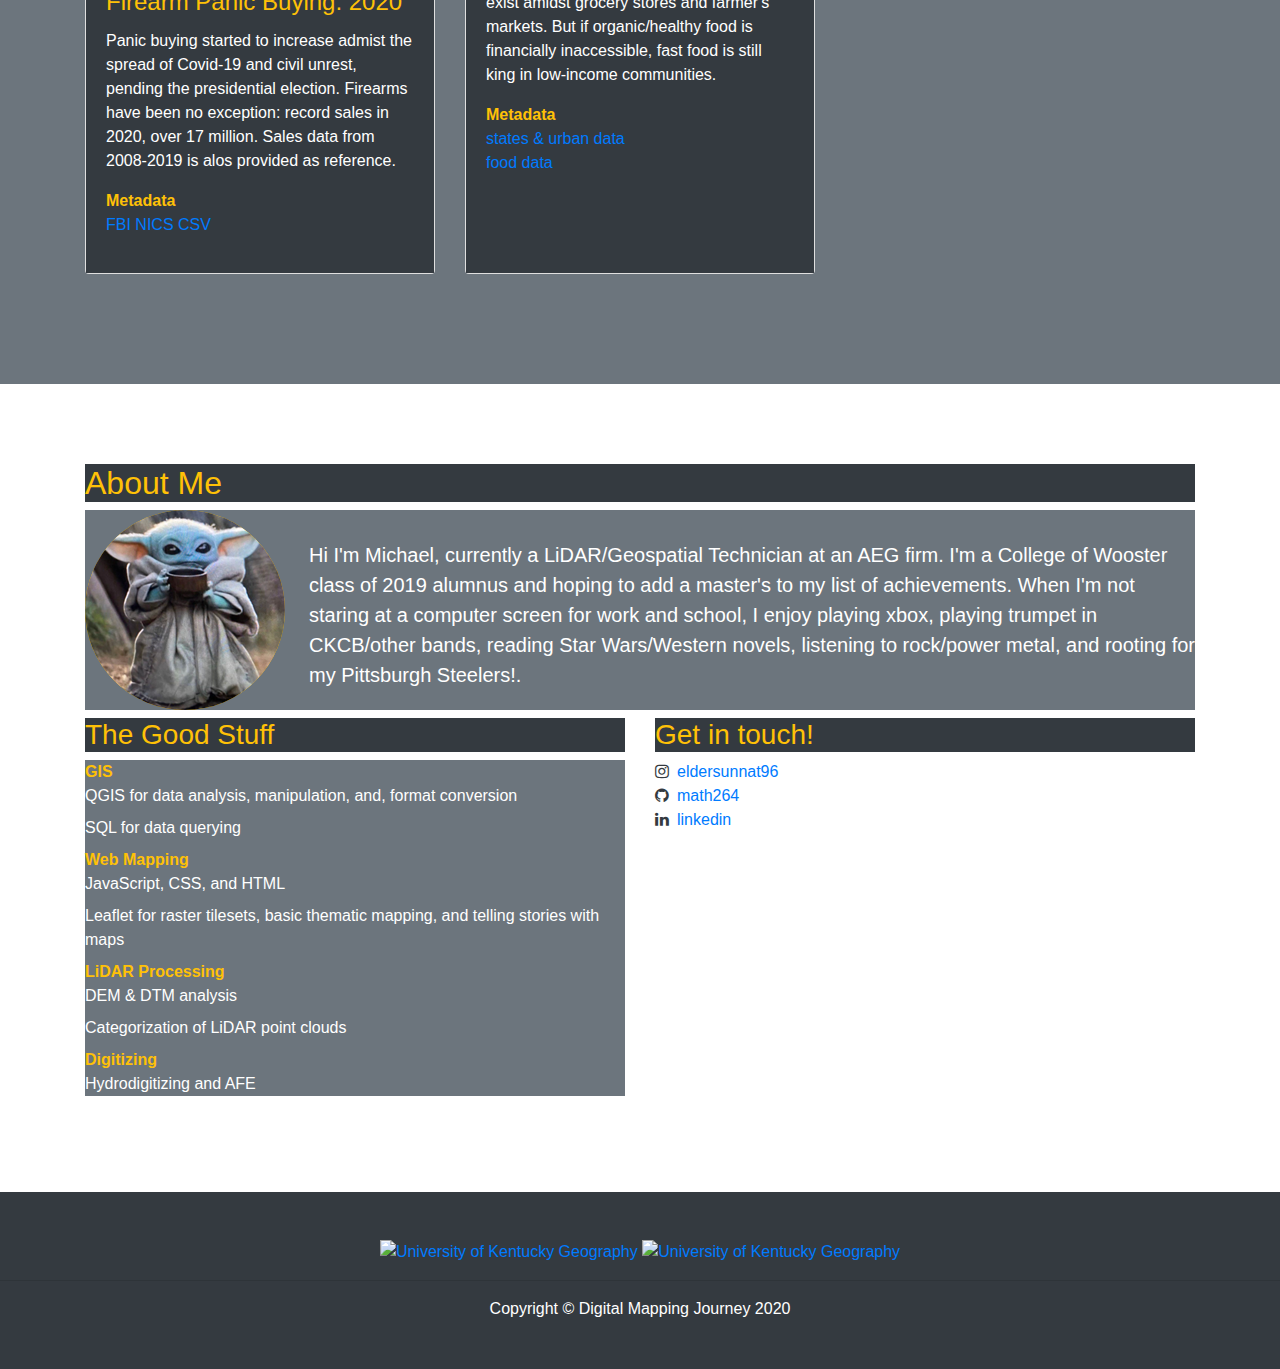
==== commit ac14680e: "add food swamps" ====
--- a/index.html
+++ b/index.html
@@ -185,6 +185,27 @@
                 </p>
                 <p class="text-white"><b class="text-warning">Metadata</b><br>
                   <a target="_blank" href="https://data.world/buzzfeednews/nics-background-check-counts">FBI NICS CSV</a>
+                  </p>
+              </div>
+            </div>
+          </div>
+          <!-- Project 8  -->
+          <div class="col-lg-4 col-sm-6 portfolio-item">
+            <div class="card h-100">
+              <a href="#"><img class="card-img-top" src="https://wallpaperaccess.com/full/1306075.jpg" alt="fast food"></a>
+              <div class="card-body bg-dark">
+                <h4 class="card-title">
+                  <a target="_blank" class="text-warning" href="https://math264.github.io/food_swamps/">Food Swamps in the U.S.</a>
+                </h4>
+                <p class="card-text text-white">Food Swamps provide a spatial metaphor for food deserts. Where organic food
+                  is scarce, fast food is plentify. This is the current definition of swamps. But is it holistic? It is
+                  possible that food swamps exist amidst grocery stores and farmer's markets. But if organic/healthy food
+                  is financially inaccessible, fast food is still king in low-income communities.
+                </p>
+                <p class="text-white"><b class="text-warning">Metadata</b><br>
+                <a target="_blank" href="https://www.census.gov/geographies/mapping-files/time-series/geo/carto-boundary-file.html">states & urban data</a>
+                <br>
+					      <a target="_blank" href="https://data.world/datafiniti/fast-food-restaurants-across-america">food data</a></li>
                   </p>
               </div>
             </div>
